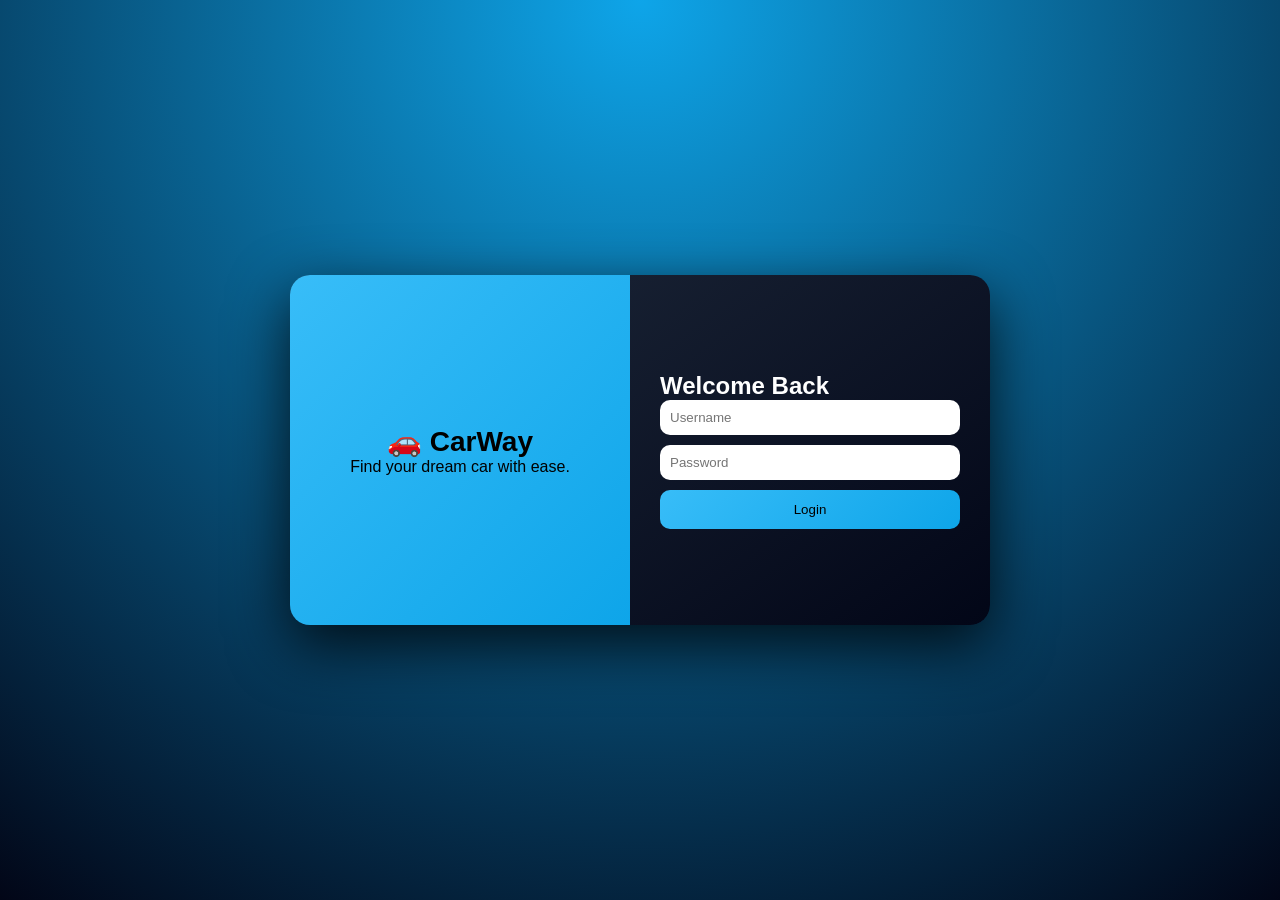
==== CarDealershipWeb/admin-cars.html @ 0b7f530b "Added CarDealershipWeb project" ====
<!DOCTYPE html>
<html>
<head>
    <title>Cars</title>
    <link rel="stylesheet" href="style.css">
</head>
<body>

<div class="layout">

<aside class="sidebar">
    <div class="logo">🚗 CarWay</div>
    <nav>
       <a href="admin-dashboard.html">Dashboard</a>
       <a href="admin-cars.html">Cars</a>
       <a href="admin-inventory.html">Inventory</a>
       <a href="admin-sales-history.html">Sales History</a>
       <a href="index.html" onclick="logout()">Logout</a>
    </nav>
</aside>

<main class="main">

    <div class="topbar">
        <input placeholder="Search cars...">
    </div>

    <div class="card">
        <h2>Cars Inventory</h2>
        <button onclick="loadCars()">Load Cars</button>

        <table>
            <thead>
                <tr>
                    <th>ID</th><th>Brand</th><th>Model</th>
                    <th>Year</th><th>Price</th><th>Status</th><th>Action</th>
                </tr>
            </thead>
            <tbody id="carsTable"></tbody>
        </table>
    </div>

    <div class="card">
        <h3>Add / Update Car</h3>

        <div class="form-grid">
            <input id="id" readonly placeholder="ID">
            <input id="brand" placeholder="Brand">
            <input id="model" placeholder="Model">
            <input id="year" placeholder="Year">
            <input id="price" placeholder="Price">
            <input id="status" placeholder="Status">
        </div>

        <button onclick="addCar()">Add</button>
        <button onclick="updateCar()">Update</button>
    </div>

</main>
</div>

<script src="app.js"></script>
</body>
</html>
---- CarDealershipWeb/style.css ----
/* RESET */
* {
    margin: 0;
    padding: 0;
    box-sizing: border-box;
}

body {
    font-family: 'Segoe UI', sans-serif;
    background: linear-gradient(135deg, #0f172a, #020617);
    color: white;
}

/* LAYOUT */
.layout {
    display: flex;
    height: 100vh;
}

/* SIDEBAR */
.sidebar {
    width: 240px;
    background: linear-gradient(180deg, #020617, #0f172a);
    padding: 20px;
    box-shadow: 5px 0 25px rgba(0,0,0,0.6);
}

.logo {
    font-size: 22px;
    font-weight: bold;
    margin-bottom: 30px;
    color: #38bdf8;
}

.sidebar nav a {
    display: block;
    padding: 12px;
    margin: 8px 0;
    text-decoration: none;
    color: #cbd5f5;
    border-radius: 10px;
    transition: 0.3s;
}

/* HOVER EFFECT */
.sidebar nav a:hover {
    background: linear-gradient(135deg, #38bdf8, #0ea5e9);
    color: black;
    transform: translateX(8px);
}

/* ACTIVE */
.sidebar nav a.active {
    background: #38bdf8;
    color: black;
}

/* MAIN */
.main {
    flex: 1;
    padding: 25px;
}

/* TOPBAR */
.topbar {
    display: flex;
    justify-content: space-between;
    margin-bottom: 20px;
}

.topbar input {
    padding: 10px;
    border-radius: 10px;
    border: none;
    width: 250px;
}

.user {
    background: #1e293b;
    padding: 10px 15px;
    border-radius: 10px;
}

/* STATS */
.stats {
    display: flex;
    gap: 15px;
    margin-bottom: 20px;
}

/* CARD BASE */
.card {
    background: linear-gradient(145deg, #1e293b, #020617);
    padding: 20px;
    border-radius: 15px;
    box-shadow: 0 10px 30px rgba(0,0,0,0.6);
    transition: 0.3s;
}

/* 3D EFFECT */
.card:hover {
    transform: rotateX(5deg) rotateY(5deg) scale(1.03);
}

/* STAT CARD */
.stat-card {
    flex: 1;
    text-align: center;
    font-size: 18px;
}

/* FORM GRID */
.form-grid {
    display: grid;
    grid-template-columns: repeat(3, 1fr);
    gap: 10px;
    margin-bottom: 10px;
}

/* TABLE IMPROVEMENT */
table {
    margin-top: 15px;
    border-radius: 10px;
    overflow: hidden;
}

/* BUTTON SPACING */
.card button {
    margin-top: 10px;
    margin-right: 5px;
}

/* LOGIN WRAPPER */
.login-wrapper {
    height: 100vh;
    display: flex;
    justify-content: center;
    align-items: center;
    background: radial-gradient(circle at top, #0ea5e9, #020617);
}

/* LOGIN CARD */
.login-card {
    display: flex;
    width: 700px;
    height: 350px;
    border-radius: 20px;
    overflow: hidden;
    background: linear-gradient(145deg, #1e293b, #020617);
    box-shadow: 0 20px 60px rgba(0,0,0,0.8);
    transition: 0.3s;
}

/* 3D EFFECT */
.login-card:hover {
    transform: scale(1.02) rotateX(3deg);
}

/* LEFT SIDE */
.login-left {
    flex: 1;
    background: linear-gradient(135deg, #38bdf8, #0ea5e9);
    display: flex;
    flex-direction: column;
    justify-content: center;
    align-items: center;
    color: black;
    padding: 20px;
}

.login-left h1 {
    font-size: 28px;
}

/* RIGHT SIDE */
.login-right {
    flex: 1;
    padding: 30px;
    display: flex;
    flex-direction: column;
    justify-content: center;
}

/* INPUT */
.login-right input {
    margin-bottom: 10px;
    padding: 10px;
    border-radius: 10px;
    border: none;
}

/* BUTTON */
.login-right button {
    padding: 12px;
    border-radius: 10px;
    border: none;
    background: linear-gradient(135deg, #38bdf8, #0ea5e9);
    color: black;
    cursor: pointer;
    transition: 0.3s;
}

.login-right button:hover {
    transform: scale(1.05);
}
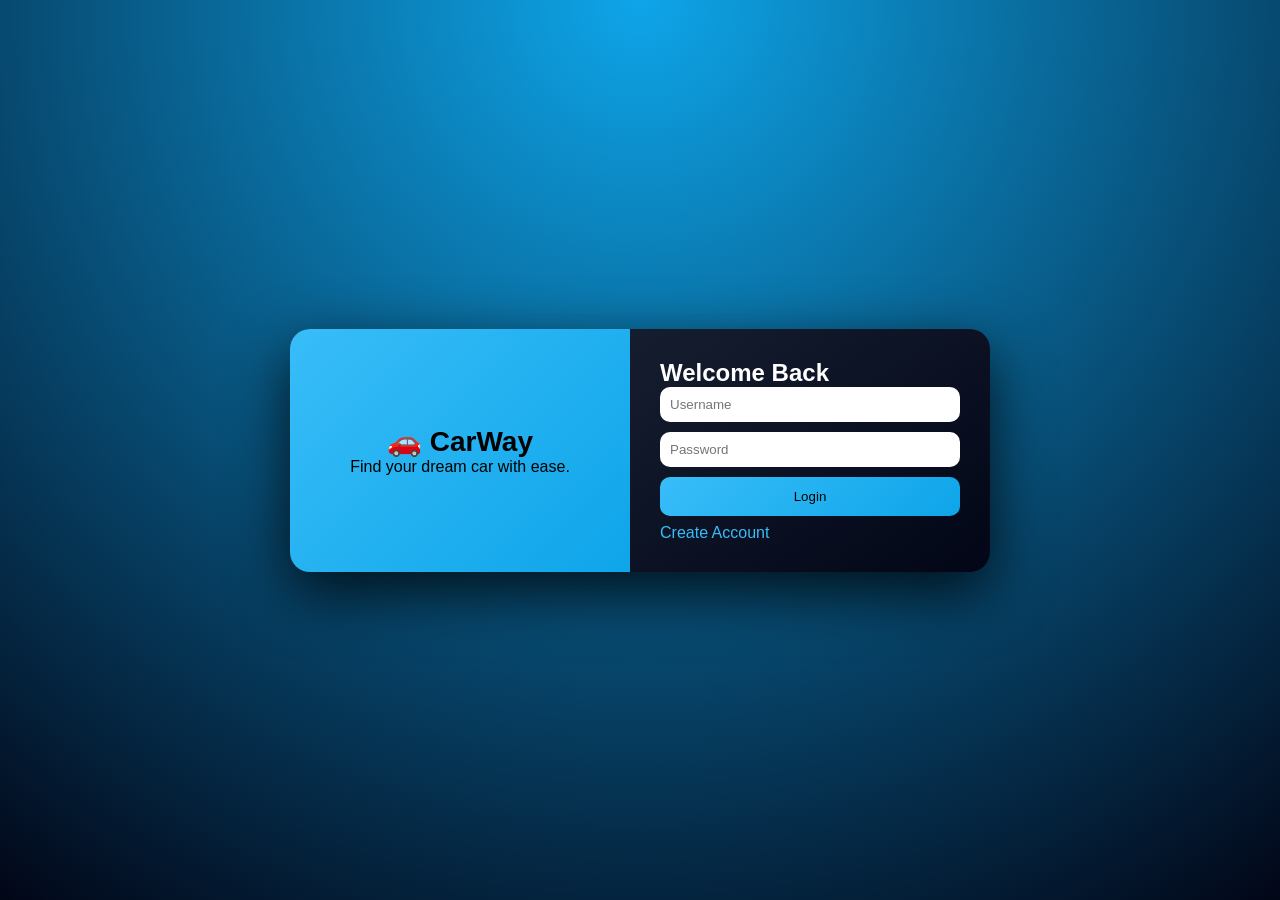
==== commit 8da6657d: "Updated API and Web changes" ====
--- a/CarDealershipWeb/admin-cars.html
+++ b/CarDealershipWeb/admin-cars.html
@@ -14,6 +14,7 @@
        <a href="admin-dashboard.html">Dashboard</a>
        <a href="admin-cars.html">Cars</a>
        <a href="admin-inventory.html">Inventory</a>
+       <a href="admin-sales.html">Sales</a>
        <a href="admin-sales-history.html">Sales History</a>
        <a href="index.html" onclick="logout()">Logout</a>
     </nav>
--- a/CarDealershipWeb/style.css
+++ b/CarDealershipWeb/style.css
@@ -143,7 +143,7 @@
 .login-card {
     display: flex;
     width: 700px;
-    height: 350px;
+    height: auto;
     border-radius: 20px;
     overflow: hidden;
     background: linear-gradient(145deg, #1e293b, #020617);
@@ -202,4 +202,123 @@
 
 .login-right button:hover {
     transform: scale(1.05);
+}
+
+/* LAYOUT */
+.layout {
+    display: flex;
+    height: 100vh;
+    background: #0f172a;
+}
+
+/* SIDEBAR */
+.sidebar {
+    width: 220px;
+    background: #020617;
+    padding: 20px;
+    color: white;
+}
+
+.sidebar .logo {
+    font-size: 22px;
+    margin-bottom: 20px;
+    font-weight: bold;
+}
+
+.sidebar a {
+    display: block;
+    padding: 10px;
+    color: #cbd5f5;
+    text-decoration: none;
+    border-radius: 8px;
+    margin-bottom: 5px;
+}
+
+.sidebar a:hover,
+.sidebar .active {
+    background: #38bdf8;
+    color: black;
+}
+
+/* MAIN */
+.main {
+    flex: 1;
+    padding: 20px;
+}
+
+/* TOPBAR */
+.topbar input {
+    width: 300px;
+    padding: 10px;
+    border-radius: 10px;
+    border: none;
+}
+
+/* CARD */
+.card {
+    background: linear-gradient(145deg, #1e293b, #020617);
+    padding: 20px;
+    border-radius: 15px;
+    margin-top: 20px;
+    color: white;
+}
+
+/* FORM GRID */
+.form-grid {
+    display: grid;
+    grid-template-columns: 1fr 1fr;
+    gap: 10px;
+    margin-bottom: 10px;
+}
+
+input {
+    padding: 10px;
+    border-radius: 8px;
+    border: none;
+}
+
+/* BUTTON */
+.btn {
+    background: #38bdf8;
+    border: none;
+    padding: 10px 20px;
+    border-radius: 10px;
+    cursor: pointer;
+}
+
+/* TABLE */
+table {
+    width: 100%;
+    margin-top: 10px;
+    border-collapse: collapse;
+}
+
+th, td {
+    padding: 10px;
+    text-align: left;
+}
+
+th {
+    color: #38bdf8;
+}
+
+tr {
+    border-bottom: 1px solid #1e293b;
+}
+
+.charts {
+    display: flex;
+    justify-content: space-between; /* 🔥 important */
+    gap: 30px;
+    flex-wrap: wrap;
+}
+
+.chart-card {
+    width: 600px;   /* 🔥 palakihin */
+    height: 400px;  /* 🔥 palakihin */
+}
+
+.chart-card canvas {
+    width: 100% !important;
+    height: 320px !important;
 }
